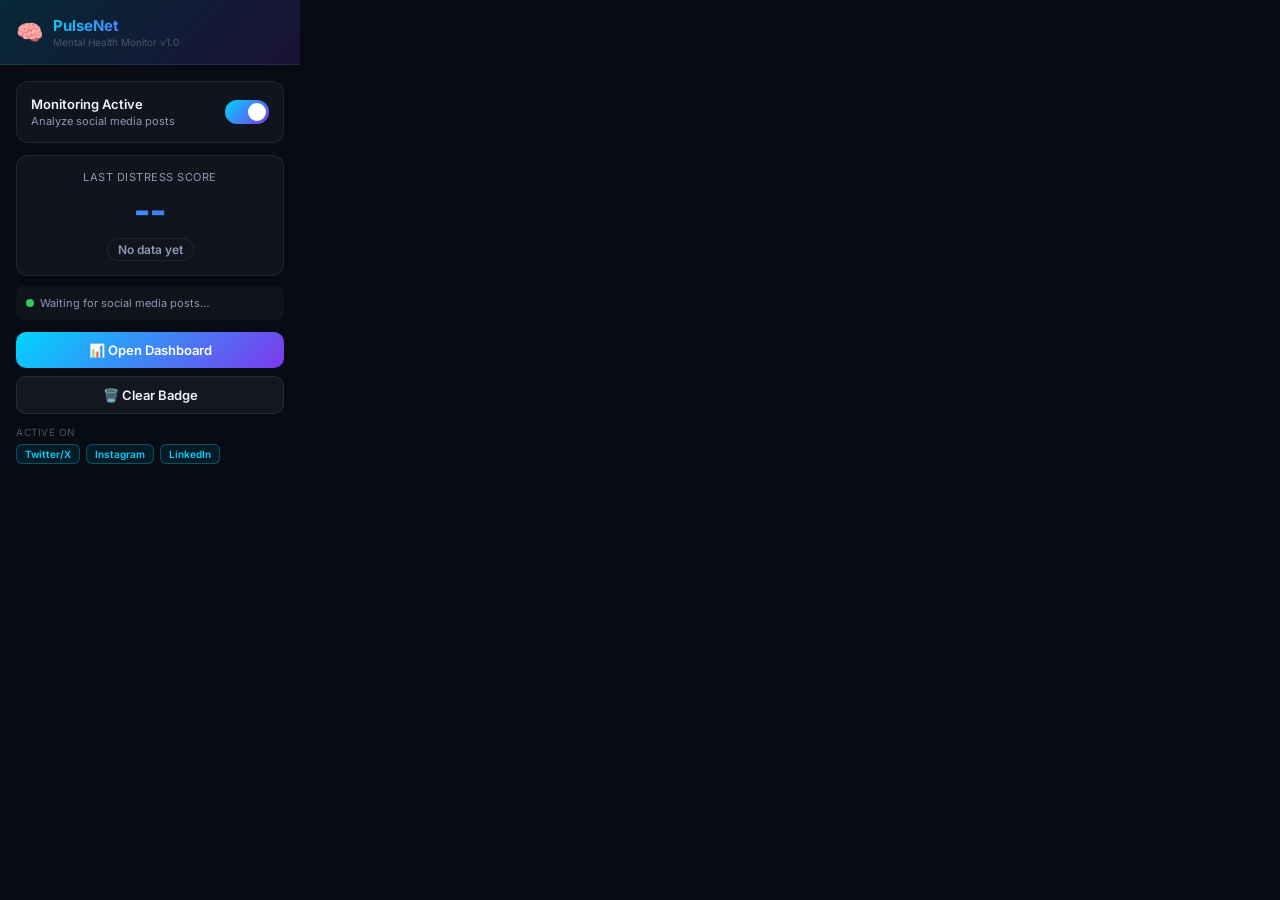
==== extension/popup.html @ 2bff44f4 "Initial commit: PulseNet AI Mental Health Crisis Detector - Flask REST API with session-based authen" ====
<!DOCTYPE html>
<html lang="en">
<head>
<meta charset="UTF-8">
<meta name="viewport" content="width=device-width, initial-scale=1.0">
<title>PulseNet Extension</title>
<style>
  @import url('https://fonts.googleapis.com/css2?family=Inter:wght@400;500;600;700&display=swap');
  *{margin:0;padding:0;box-sizing:border-box;}
  body{
    font-family:'Inter',sans-serif; background:#080b14; color:#F0F4FF;
    width:300px; padding:0; overflow:hidden;
  }
  .header{
    background:linear-gradient(135deg,rgba(0,212,255,0.15),rgba(124,58,237,0.15));
    border-bottom:1px solid rgba(255,255,255,0.08);
    padding:16px; display:flex; align-items:center; gap:10px;
  }
  .logo{font-size:22px;}
  .brand{font-size:15px;font-weight:700;background:linear-gradient(135deg,#00D4FF,#7C3AED);
    -webkit-background-clip:text;-webkit-text-fill-color:transparent;background-clip:text;}
  .version{font-size:10px;color:#4A5568;margin-top:1px;}

  .body{padding:16px;}

  /* Toggle */
  .toggle-row{display:flex;align-items:center;justify-content:space-between;
    background:rgba(255,255,255,0.04);border:1px solid rgba(255,255,255,0.08);
    border-radius:12px;padding:14px;}
  .toggle-label{font-size:13px;font-weight:600;}
  .toggle-sub{font-size:11px;color:#8B9AB3;margin-top:2px;}
  .switch{position:relative;width:44px;height:24px;flex-shrink:0;}
  .switch input{opacity:0;width:0;height:0;}
  .slider{position:absolute;inset:0;background:#1e2535;border-radius:24px;
    transition:.3s;cursor:pointer;}
  .slider::before{content:'';position:absolute;width:18px;height:18px;
    background:#8B9AB3;border-radius:50%;top:3px;left:3px;transition:.3s;}
  input:checked + .slider{background:linear-gradient(135deg,#00D4FF,#7C3AED);}
  input:checked + .slider::before{background:#fff;transform:translateX(20px);}

  /* Score card */
  .score-card{margin-top:12px;background:rgba(255,255,255,0.04);
    border:1px solid rgba(255,255,255,0.08);border-radius:12px;padding:14px;text-align:center;}
  .score-label{font-size:11px;color:#8B9AB3;text-transform:uppercase;letter-spacing:0.5px;}
  .score-value{font-size:36px;font-weight:800;margin:4px 0;
    background:linear-gradient(135deg,#00D4FF,#7C3AED);
    -webkit-background-clip:text;-webkit-text-fill-color:transparent;background-clip:text;}
  .score-cat{font-size:12px;font-weight:600;padding:3px 10px;border-radius:100px;
    display:inline-block;margin-top:2px;}

  /* Status */
  .status-row{margin-top:10px;display:flex;align-items:center;gap:6px;
    background:rgba(255,255,255,0.03);border-radius:8px;padding:10px;}
  .dot{width:8px;height:8px;border-radius:50%;background:#34C759;flex-shrink:0;
    animation:blink 2s ease-in-out infinite;}
  @keyframes blink{0%,100%{opacity:1;}50%{opacity:0.4;}}
  .dot.off{background:#4A5568;animation:none;}
  .status-text{font-size:11px;color:#8B9AB3;}

  /* Actions */
  .actions{margin-top:12px;display:flex;flex-direction:column;gap:8px;}
  .btn{display:flex;align-items:center;justify-content:center;gap:6px;
    padding:10px;border-radius:10px;font-family:inherit;font-size:13px;
    font-weight:600;cursor:pointer;border:none;transition:all .2s;text-decoration:none;}
  .btn-primary{background:linear-gradient(135deg,#00D4FF,#7C3AED);color:#fff;}
  .btn-primary:hover{opacity:0.9;transform:translateY(-1px);}
  .btn-ghost{background:rgba(255,255,255,0.05);color:#F0F4FF;border:1px solid rgba(255,255,255,0.08);}
  .btn-ghost:hover{background:rgba(255,255,255,0.1);}

  /* Sites */
  .sites{margin-top:12px;}
  .sites-label{font-size:10px;color:#4A5568;text-transform:uppercase;letter-spacing:.5px;margin-bottom:6px;}
  .site-tags{display:flex;gap:6px;flex-wrap:wrap;}
  .site-tag{font-size:10px;font-weight:600;padding:3px 8px;border-radius:6px;
    background:rgba(255,255,255,0.05);color:#8B9AB3;border:1px solid rgba(255,255,255,0.06);}
  .site-tag.active{color:#00D4FF;border-color:rgba(0,212,255,0.3);background:rgba(0,212,255,0.08);}
</style>
</head>
<body>
  <div class="header">
    <span class="logo">🧠</span>
    <div>
      <div class="brand">PulseNet</div>
      <div class="version">Mental Health Monitor v1.0</div>
    </div>
  </div>

  <div class="body">
    <div class="toggle-row">
      <div>
        <div class="toggle-label">Monitoring Active</div>
        <div class="toggle-sub">Analyze social media posts</div>
      </div>
      <label class="switch">
        <input type="checkbox" id="toggle" checked>
        <span class="slider"></span>
      </label>
    </div>

    <div class="score-card">
      <div class="score-label">Last Distress Score</div>
      <div class="score-value" id="scoreVal">--</div>
      <div class="score-cat" id="scoreCat" style="color:#8B9AB3;border:1px solid rgba(255,255,255,0.08);">No data yet</div>
    </div>

    <div class="status-row">
      <div class="dot" id="statusDot"></div>
      <span class="status-text" id="statusText">Waiting for social media posts…</span>
    </div>

    <div class="actions">
      <a class="btn btn-primary" id="dashBtn" href="#" target="_blank">📊 Open Dashboard</a>
      <button class="btn btn-ghost" id="clearBtn">🗑️ Clear Badge</button>
    </div>

    <div class="sites">
      <div class="sites-label">Active on</div>
      <div class="site-tags">
        <span class="site-tag active" id="tag-twitter">Twitter/X</span>
        <span class="site-tag active" id="tag-instagram">Instagram</span>
        <span class="site-tag active" id="tag-linkedin">LinkedIn</span>
      </div>
    </div>
  </div>

<script src="popup.js"></script>
</body>
</html>
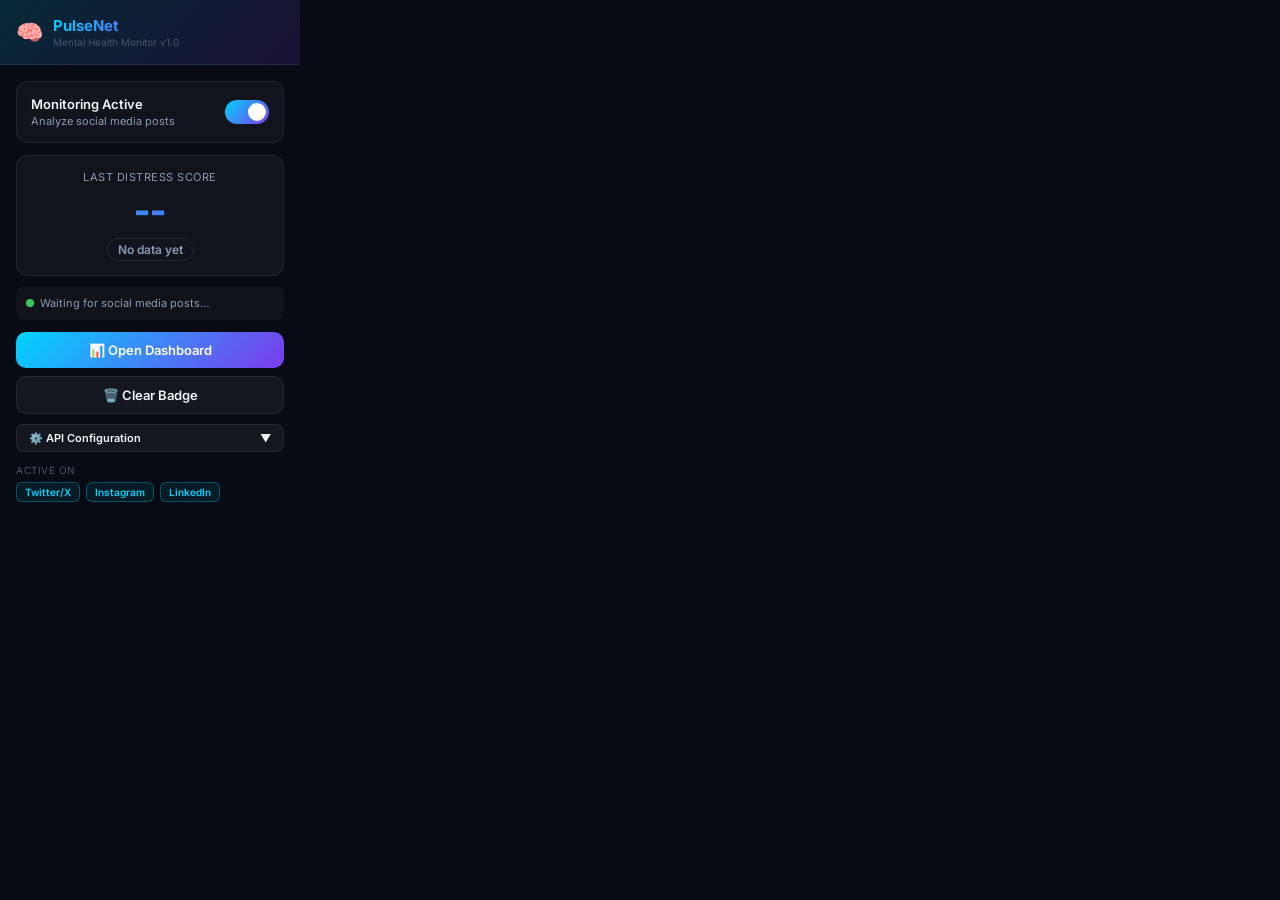
==== commit 200cf595: "Configure dynamic API paths, customizable Chrome extension API base, and custom SQLite path for pers" ====
--- a/extension/popup.html
+++ b/extension/popup.html
@@ -113,6 +113,19 @@
       <button class="btn btn-ghost" id="clearBtn">🗑️ Clear Badge</button>
     </div>
 
+    <!-- API Configuration Panel -->
+    <div style="margin-top: 10px;">
+      <button class="btn btn-ghost" id="settingsToggleBtn" style="width: 100%; justify-content: space-between; font-size: 11px; padding: 6px 12px; border-radius: 8px;">
+        <span>⚙️ API Configuration</span>
+        <span id="settingsArrow">▼</span>
+      </button>
+      <div id="settingsPanel" style="display: none; margin-top: 8px; padding: 12px; background: rgba(255,255,255,0.03); border: 1px solid rgba(255,255,255,0.06); border-radius: 10px; flex-direction: column; gap: 8px;">
+        <label style="font-size: 10px; color: #8B9AB3; font-weight: 600; text-transform: uppercase; text-align: left; display: block;">Backend API URL</label>
+        <input type="text" id="apiUrlInput" placeholder="http://localhost:5000/api" style="width: 100%; padding: 8px 10px; background: #121625; border: 1px solid rgba(255,255,255,0.08); border-radius: 6px; color: #F0F4FF; font-family: inherit; font-size: 11px; outline: none; transition: border-color 0.2s;">
+        <button class="btn btn-primary" id="saveSettingsBtn" style="padding: 6px; font-size: 11px; border-radius: 6px; margin-top: 4px;">Save Config</button>
+      </div>
+    </div>
+
     <div class="sites">
       <div class="sites-label">Active on</div>
       <div class="site-tags">
